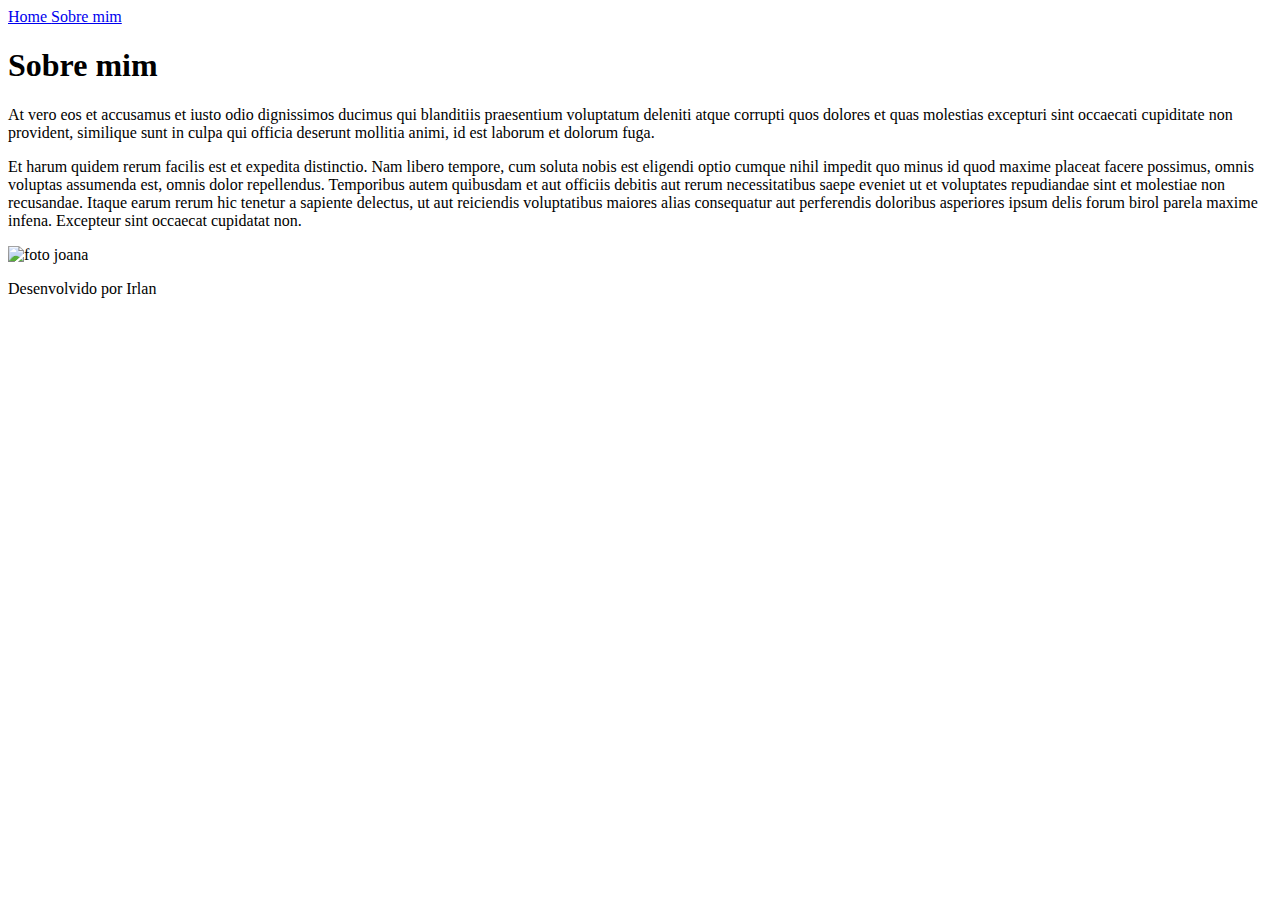
==== about.html @ f0324d7f "Add files via upload" ====
<!DOCTYPE html>
<html lang="pt-br">
<head>
    <meta charset="UTF-8">
    <meta http-equiv="X-UA-Compatible" content="IE=edge">
    <meta name="viewport" content="width=device-width, initial-scale=1.0">
    <title>Sobre mim</title>
    <link rel="stylesheet" href="./sstyles/styles.css">
</head>
<body>
    <header class="cabecalho">
        <nav class="cabecalho_link">
            <a class="cabecalho_link1" href="./index.html">
                Home
            </a>
            <a class="cabecalho_link1" href="./about.html">
                Sobre mim
            </a>
        </nav>
    </header>
    <main class="apresentacao">
        <section class="apresentacao_bloco1">
            <h1 class="apresentacao_bloco1_titulo">Sobre mim</h1>
            <p class="apresentacao_bloco1_texto">
                At vero eos et accusamus et iusto odio dignissimos ducimus qui blanditiis praesentium voluptatum deleniti atque corrupti quos dolores et quas molestias excepturi sint occaecati cupiditate non provident, similique sunt in culpa qui officia deserunt mollitia animi, id est laborum et dolorum fuga.
            </p>
            <p class="apresentacao_bloco1_texto">
                Et harum quidem rerum facilis est et expedita distinctio. Nam libero tempore, cum soluta nobis est eligendi optio cumque nihil impedit quo minus id quod maxime placeat facere possimus, omnis voluptas assumenda est, omnis dolor repellendus. Temporibus autem quibusdam et aut officiis debitis aut rerum necessitatibus saepe eveniet ut et voluptates repudiandae sint et molestiae non recusandae. Itaque earum rerum hic tenetur a sapiente delectus, ut aut reiciendis voluptatibus maiores alias consequatur aut perferendis doloribus asperiores ipsum delis forum birol parela maxime infena. Excepteur sint occaecat cupidatat non.
            </p>
        </section> 
        <img class="controle_imagens" src="./imagens/Imagem.png" alt="foto joana">
    </main>
    <footer class="rodape">
        <p>Desenvolvido por Irlan</p>
    </footer>
</body>
</html>
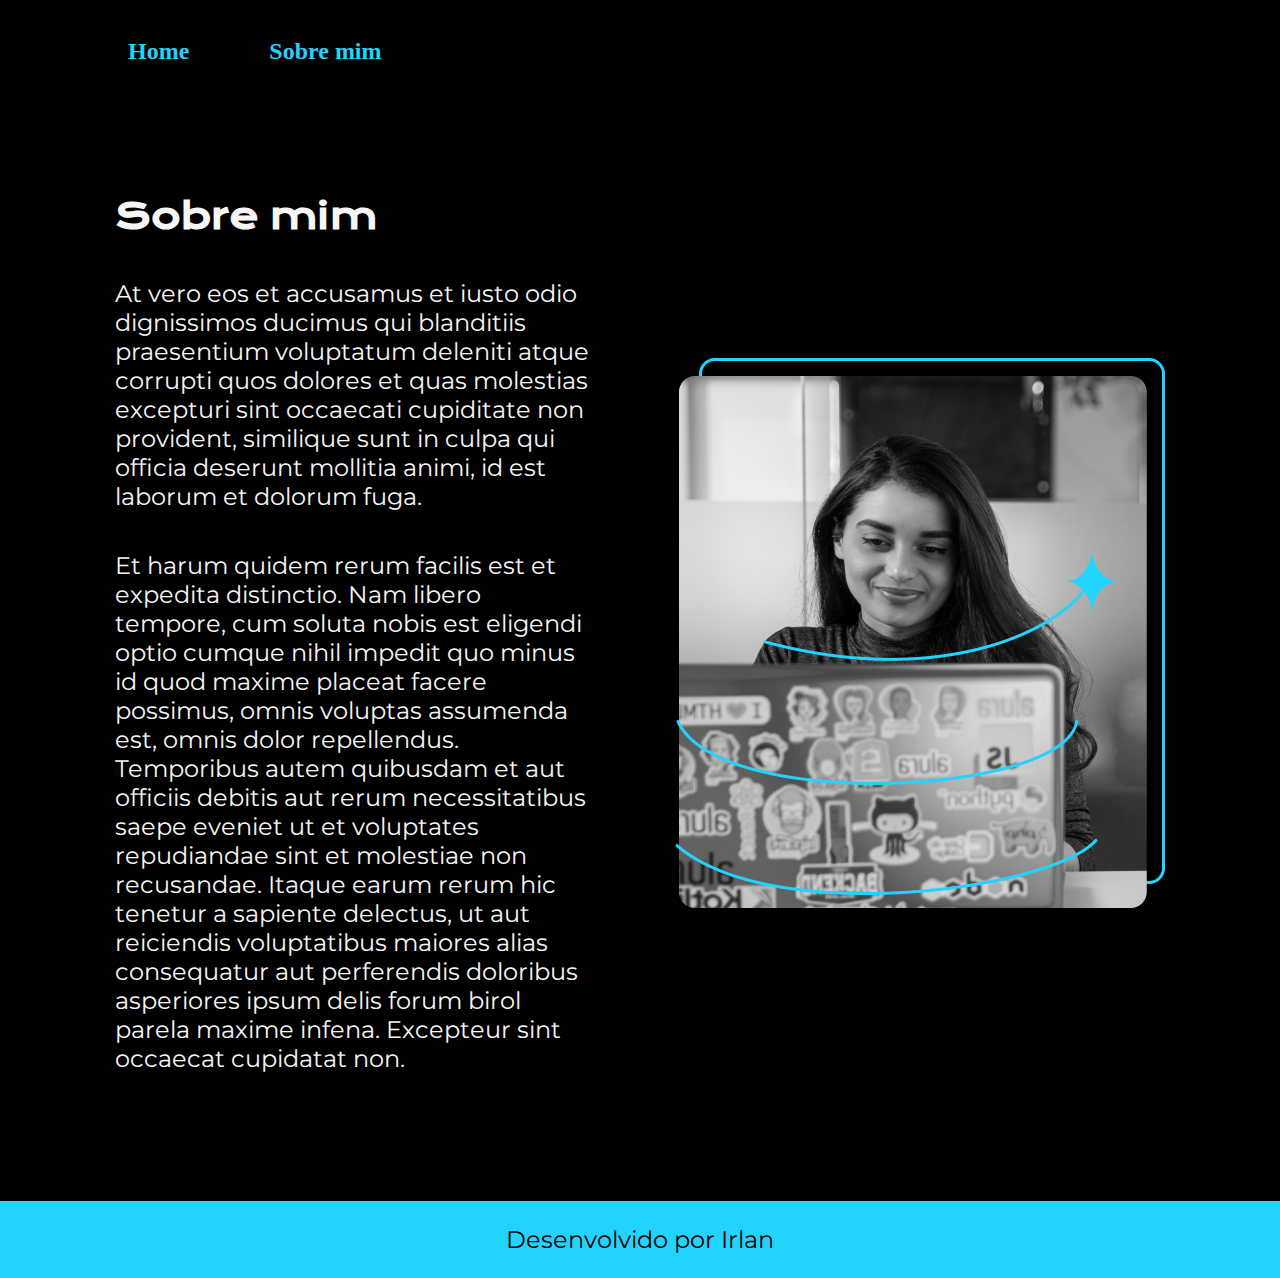
==== commit 2896fd70: "Update about.html" ====
--- a/about.html
+++ b/about.html
@@ -5,15 +5,15 @@
     <meta http-equiv="X-UA-Compatible" content="IE=edge">
     <meta name="viewport" content="width=device-width, initial-scale=1.0">
     <title>Sobre mim</title>
-    <link rel="stylesheet" href="./sstyles/styles.css">
+    <link rel="stylesheet" href="styles.css">
 </head>
 <body>
     <header class="cabecalho">
         <nav class="cabecalho_link">
-            <a class="cabecalho_link1" href="./index.html">
+            <a class="cabecalho_link1" href="index.html">
                 Home
             </a>
-            <a class="cabecalho_link1" href="./about.html">
+            <a class="cabecalho_link1" href="about.html">
                 Sobre mim
             </a>
         </nav>
@@ -28,10 +28,10 @@
                 Et harum quidem rerum facilis est et expedita distinctio. Nam libero tempore, cum soluta nobis est eligendi optio cumque nihil impedit quo minus id quod maxime placeat facere possimus, omnis voluptas assumenda est, omnis dolor repellendus. Temporibus autem quibusdam et aut officiis debitis aut rerum necessitatibus saepe eveniet ut et voluptates repudiandae sint et molestiae non recusandae. Itaque earum rerum hic tenetur a sapiente delectus, ut aut reiciendis voluptatibus maiores alias consequatur aut perferendis doloribus asperiores ipsum delis forum birol parela maxime infena. Excepteur sint occaecat cupidatat non.
             </p>
         </section> 
-        <img class="controle_imagens" src="./imagens/Imagem.png" alt="foto joana">
+        <img class="controle_imagens" src="Imagem.png" alt="foto joana">
     </main>
     <footer class="rodape">
         <p>Desenvolvido por Irlan</p>
     </footer>
 </body>
-</html>+</html>
--- a/styles.css
+++ b/styles.css
@@ -0,0 +1,118 @@
+@import url('https://fonts.googleapis.com/css2?family=Krona+One&display=swap');
+@import url('https://fonts.googleapis.com/css2?family=Montserrat&display=swap');
+@import url('https://fonts.googleapis.com/css2?family=Montserrat:wght@600&display=swap');
+
+:root {
+    --cor-primaria: #000000;
+    --cor-secundaria: #f6f6f6;
+    --cor-terciaria: #22D4FD;
+    --cor-hoover: #272727;
+}
+* {
+    margin:0;
+    padding:0;
+}
+body {
+    box-sizing: border-box;
+    background-color: var(--cor-primaria);
+    color: var(--cor-secundaria);
+}
+.cabecalho {
+    padding: 3% 0% 0% 10%;
+}
+
+.cabecalho_link {
+    display: flex;
+    gap:80px;
+}
+
+.cabecalho_link1{
+    font-family: 'montserrat' sans-serif;
+    font-size: 1.5rem;
+    font-weight: 600;
+    color: var(--cor-terciaria);
+    text-decoration: none;
+}
+strong{
+    color: var(--cor-terciaria);
+}
+.apresentacao{
+    padding:10% 9%;
+    display: flex;
+    align-items: center;
+    justify-content: space-between;
+    gap: 82px;
+}
+.apresentacao_bloco1{
+    width:50%;
+    display:flex;
+    flex-direction: column;
+    gap: 40px;
+}
+.apresentacao_bloco1_titulo{
+    font-size: 2.25rem;
+    font-family: 'Krona One', sans-serif;
+}
+.apresentacao_bloco1_texto{
+    font-size: 1.5rem;
+    font-family: 'Montserrat', sans-serif;
+}
+.apresentacao_botoes{
+    display:flex;
+    flex-direction: column;
+    justify-content: space-between;
+    align-items: center;
+    gap:32px;
+}
+
+.apresentacao_subtitulos {
+    font-family: 'krona one', sans-serif;
+    font-weight: 400;
+    font-size: 1.5rem;
+}
+.apresentacao_botoes_link{
+    display: flex;
+    justify-content: center;
+    gap: 16px;
+    width: 50%;
+    border: 2px solid var(--cor-terciaria);
+    text-align: center;
+    border-radius: 8px;
+    font-size: 1.5rem;
+    font-weight: 600;
+    padding: 21.5px 0px;
+    text-decoration: none;
+    color: var(--cor-secundaria);
+    font-family: 'Montserrat', sans-serif;
+}
+.apresentacao_botoes_link:hover {
+    background-color: var(--cor-hoover)
+}
+
+.controle_imagens{
+    width: 50%;
+}
+.rodape{
+    padding: 24px;
+    color: var(--cor-primaria);
+    background-color: var(--cor-terciaria);
+    text-align: center;
+    font-family: 'montserrat', sans-serif;
+    font-size: 1.5rem;
+    font-weight: 400;
+}
+@media(max-width: 1200px){
+    .cabecalho{
+        padding: 10%;
+    }
+    .cabecalho_link{
+        justify-content: center;
+    }
+    .apresentacao{
+        flex-direction: column-reverse;
+        padding: 5%;
+    }
+    .apresentacao_bloco1{
+        width: auto;
+    }
+}